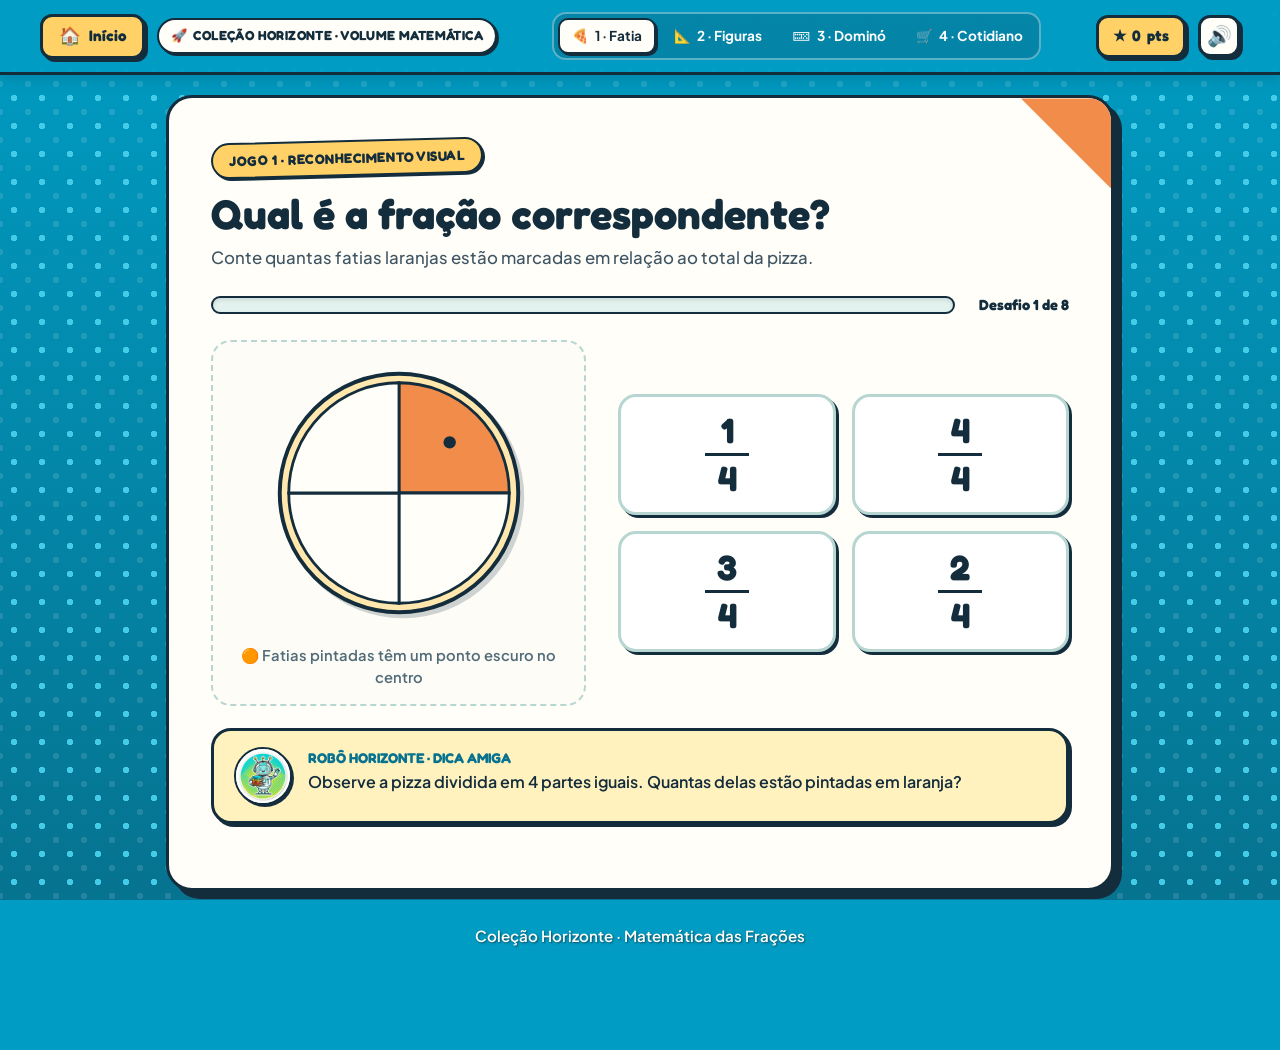
==== jogo_a.html @ 4d38975a "Add files via upload" ====
<!DOCTYPE html>
<html lang="pt-BR">
<head>
  <meta charset="UTF-8">
  <meta name="viewport" content="width=device-width, initial-scale=1">
  <title>Jogo 1 · Fatia do Saber — Coleção Horizonte</title>
  <link rel="stylesheet" href="shared.css">
  <style>
    .game-container {
      max-width: 980px;
      margin: 20px auto 40px;
      padding: 0 16px;
    }

    .workspace-a {
      display: grid;
      grid-template-columns: minmax(280px, 1fr) 1.2fr;
      align-items: center;
      gap: 32px;
      margin: 20px 0;
    }

    .pizza-visual-box {
      text-align: center;
      padding: 16px;
      background: #fdfcf7;
      border: 2px dashed #b7d6d1;
      border-radius: 20px;
    }

    .pizza-visual-box svg {
      width: 100%;
      max-width: 270px;
      filter: drop-shadow(4px 4px 0 #142d3d33);
      transition: transform 0.3s ease;
    }

    .options-grid-a {
      display: grid;
      grid-template-columns: repeat(2, 1fr);
      gap: 16px;
    }

    .btn-fraction-option {
      min-height: 108px;
      display: flex;
      flex-direction: column;
      align-items: center;
      justify-content: center;
      padding: 16px;
      background: var(--horizon-card);
      border: 3px solid #b7d6d1;
      border-radius: 18px;
      cursor: pointer;
      box-shadow: 3px 3px 0 var(--horizon-ink);
      transition: transform 0.15s ease, box-shadow 0.15s ease, background 0.15s ease, border-color 0.15s ease;
    }

    .btn-fraction-option:hover:not(:disabled) {
      transform: translate(-3px, -3px);
      box-shadow: 6px 6px 0 var(--horizon-ink);
      background: var(--horizon-yellow-light);
      border-color: var(--horizon-ink);
    }

    .btn-fraction-option:disabled {
      cursor: default;
    }

    .btn-fraction-option.correct {
      border-color: var(--horizon-green);
      background: var(--horizon-green-light);
      box-shadow: 4px 4px 0 var(--horizon-green);
      animation: comicPop 0.4s ease;
    }

    .btn-fraction-option.wrong {
      border-color: var(--horizon-red);
      background: var(--horizon-red-light);
      animation: comicShake 0.4s ease;
    }

    .fraction-display {
      display: inline-flex;
      flex-direction: column;
      align-items: center;
      font-family: var(--font-heading);
      font-size: 2.2rem;
      font-weight: 700;
      line-height: 1;
      color: var(--horizon-ink);
    }

    .fraction-numerator {
      min-width: 44px;
      text-align: center;
      padding-bottom: 5px;
      border-bottom: 3px solid currentColor;
    }

    .fraction-denominator {
      padding-top: 5px;
      text-align: center;
    }

    .legend-helper {
      margin-top: 10px;
      font-size: 0.92rem;
      font-weight: 600;
      color: #516b79;
    }

    @media (max-width: 720px) {
      .workspace-a {
        grid-template-columns: 1fr;
        gap: 20px;
      }
      .options-grid-a {
        grid-template-columns: 1fr;
      }
      .btn-fraction-option {
        min-height: 84px;
      }
    }
  </style>
</head>
<body>

  <main class="game-container">
    <section class="comic-board" id="game-section">
      <div class="comic-board-header">
        <span class="comic-badge-pill">Jogo 1 · Reconhecimento Visual</span>
        <h1 class="comic-game-title" id="question-title">Qual é a fração correspondente?</h1>
        <p class="comic-instruction">Conte quantas fatias laranjas estão marcadas em relação ao total da pizza.</p>
      </div>

      <!-- Barra de Progresso do Jogo -->
      <div class="comic-progress-container">
        <div class="comic-progress-track">
          <div class="comic-progress-fill" id="progress-bar" style="width: 0%;"></div>
        </div>
        <div class="comic-progress-label" id="round-indicator">Desafio 1 de 8</div>
      </div>

      <!-- Área de Jogo Interativa -->
      <div class="workspace-a">
        <div class="pizza-visual-box">
          <svg id="pizza-svg" viewBox="0 0 240 240" role="img" aria-label="Pizza de frações"></svg>
          <div class="legend-helper">🟠 Fatias pintadas têm um ponto escuro no centro</div>
        </div>

        <div>
          <div class="options-grid-a" id="options-container" role="group" aria-label="Opções de Frações"></div>
        </div>
      </div>

      <!-- Mascote com Dicas e Feedback Falado -->
      <div class="mascot-feedback-box" id="mascot-box">
        <div class="mascot-avatar-frame">
          <img src="assets/robot_avatar.jpg" alt="Robô Horizonte" class="mascot-avatar-img">
        </div>
        <div class="mascot-speech-content">
          <div class="mascot-speech-name">Robô Horizonte · Dica Amiga</div>
          <div class="mascot-speech-text" id="mascot-speech">
            O número de cima (numerador) representa as fatias coloridas. O de baixo (denominador) é o total de fatias!
          </div>
        </div>
      </div>

      <!-- Botão de Próximo Desafio -->
      <button type="button" class="btn-comic-primary" id="btn-next" style="display: none; margin-top: 16px;">
        Próximo Desafio →
      </button>
    </section>

    <!-- Tela de Conclusão / Vitória -->
    <section class="comic-board comic-finish-card" id="finish-section" style="display: none;">
      <div class="finish-mascot-row">
        <div class="finish-mascot-avatar">
          <img src="assets/robot_avatar.jpg" alt="Robô">
        </div>
        <div class="finish-mascot-avatar">
          <img src="assets/explorer_avatar.jpg" alt="Exploradora">
        </div>
      </div>
      <h2 class="finish-title">Incrível! Jornada Concluída!</h2>
      <p style="font-size: 1.15rem; color: #3f5564; max-width: 600px; margin: 0 auto 16px;">
        Você dominou a leitura de fatias e agora entende como frações representam partes de um inteiro!
      </p>
      <div class="finish-score-badge" id="finish-score-text">
        ★ Total Conquistado: 80 pontos
      </div>
      <div class="finish-buttons-group">
        <button type="button" class="btn-comic-primary" id="btn-restart">Jogar Novamente ↻</button>
        <a href="jogo_b.html" class="btn-comic-secondary" style="width: 100%;">Avançar para o Jogo 2: Figuras →</a>
      </div>
    </section>

    <footer class="horizonte-footer">
      Coleção Horizonte · Matemática das Frações
    </footer>
  </main>

  <script src="shared.js"></script>
  <script>
    const TOTAL_ROUNDS = 8;
    let round = 0;
    let score = 0;
    let numerator = 0;
    let denominator = 4;
    let solved = false;
    let previous = "";

    // Inicializa a barra de navegação com ID 'a'
    HorizonteNav.init({ activeGame: 'a' });

    function shuffle(items) {
      const arr = [...items];
      for (let i = arr.length - 1; i > 0; i--) {
        const j = Math.floor(Math.random() * (i + 1));
        [arr[i], arr[j]] = [arr[j], arr[i]];
      }
      return arr;
    }

    function createSvgElement(tag, attrs) {
      const el = document.createElementNS("http://www.w3.org/2000/svg", tag);
      for (const [k, v] of Object.entries(attrs)) {
        el.setAttribute(k, v);
      }
      return el;
    }

    function drawPizza() {
      const svg = document.getElementById("pizza-svg");
      svg.innerHTML = "";
      svg.setAttribute(
        "aria-label",
        `Pizza dividida em ${denominator} fatias iguais, com ${numerator} partes coloridas.`
      );

      // Fundo circular
      svg.appendChild(createSvgElement("circle", {
        cx: 120, cy: 120, r: 106,
        fill: "#ffe7ad",
        stroke: "#142d3d",
        "stroke-width": "3.5"
      }));

      const radius = 98;
      const cx = 120;
      const cy = 120;

      for (let i = 0; i < denominator; i++) {
        const start = (i / denominator) * Math.PI * 2 - Math.PI / 2;
        const end = ((i + 1) / denominator) * Math.PI * 2 - Math.PI / 2;
        const middle = (start + end) / 2;

        const x1 = cx + radius * Math.cos(start);
        const y1 = cy + radius * Math.sin(start);
        const x2 = cx + radius * Math.cos(end);
        const y2 = cy + radius * Math.sin(end);

        const isPainted = i < numerator;
        const fillColor = isPainted ? "#f28c4b" : "#fffef8";

        const path = createSvgElement("path", {
          d: `M ${cx} ${cy} L ${x1} ${y1} A ${radius} ${radius} 0 0 1 ${x2} ${y2} Z`,
          fill: fillColor,
          stroke: "#142d3d",
          "stroke-width": "2.5"
        });
        svg.appendChild(path);

        if (isPainted) {
          const dotRadius = radius * 0.65;
          const dotX = cx + dotRadius * Math.cos(middle);
          const dotY = cy + dotRadius * Math.sin(middle);
          const dot = createSvgElement("circle", {
            cx: dotX,
            cy: dotY,
            r: 5.5,
            fill: "#142d3d"
          });
          svg.appendChild(dot);
        }
      }
    }

    function loadRound() {
      solved = false;
      document.getElementById("btn-next").style.display = "none";

      // Aumenta a dificuldade gradualmente: 4, 6 e 8 fatias
      denominator = round < 3 ? 4 : round < 6 ? 6 : 8;

      let key;
      do {
        numerator = 1 + Math.floor(Math.random() * (denominator - 1));
        key = `${numerator}/${denominator}`;
      } while (key === previous);
      previous = key;

      // Atualiza progresso e textos
      const pct = (round / TOTAL_ROUNDS) * 100;
      document.getElementById("progress-bar").style.width = `${pct}%`;
      document.getElementById("round-indicator").textContent = `Desafio ${round + 1} de ${TOTAL_ROUNDS}`;

      const mascotBox = document.getElementById("mascot-box");
      mascotBox.className = "mascot-feedback-box";
      document.getElementById("mascot-speech").textContent =
        `Observe a pizza dividida em ${denominator} partes iguais. Quantas delas estão pintadas em laranja?`;

      drawPizza();

      // Gera opções seguras e sem repetição
      const distractors = [];
      for (let n = 1; n <= denominator; n++) {
        if (n !== numerator) distractors.push(n);
      }

      const choices = shuffle([
        numerator,
        ...shuffle(distractors).slice(0, 3)
      ]);

      const container = document.getElementById("options-container");
      container.innerHTML = "";

      choices.forEach(val => {
        const btn = document.createElement("button");
        btn.type = "button";
        btn.className = "btn-fraction-option";
        btn.setAttribute("aria-label", `${val} sobre ${denominator}`);
        btn.innerHTML = `
          <div class="fraction-display">
            <span class="fraction-numerator">${val}</span>
            <span class="fraction-denominator">${denominator}</span>
          </div>
        `;

        btn.addEventListener("click", () => handleAnswer(val, btn));
        container.appendChild(btn);
      });
    }

    function handleAnswer(value, btn) {
      if (solved) return;

      const mascotBox = document.getElementById("mascot-box");
      const speech = document.getElementById("mascot-speech");

      if (value === numerator) {
        solved = true;
        score += 10;
        HorizonteNav.updateScore(score);
        HorizonteAudio.playCorrect();

        btn.classList.add("correct");
        mascotBox.className = "mascot-feedback-box correct";
        speech.innerHTML = `<strong>Sensacional!</strong> Exatamente ${numerator}/${denominator}. Há ${numerator} fatias coloridas de um total de ${denominator}!`;

        document.querySelectorAll(".btn-fraction-option").forEach(b => b.disabled = true);

        const btnNext = document.getElementById("btn-next");
        btnNext.textContent = (round === TOTAL_ROUNDS - 1) ? "Concluir Desafio ★" : "Próximo Desafio →";
        btnNext.style.display = "inline-flex";
        btnNext.focus();
      } else {
        HorizonteAudio.playWrong();
        btn.classList.remove("wrong");
        void btn.offsetWidth;
        btn.classList.add("wrong");
        mascotBox.className = "mascot-feedback-box wrong";
        speech.textContent = `Ainda não! A pizza tem ${denominator} fatias ao todo. Conte com cuidado as partes coloridas em laranja!`;
      }
    }

    document.getElementById("btn-next").addEventListener("click", () => {
      HorizonteAudio.playClick();
      round++;
      if (round >= TOTAL_ROUNDS) {
        showFinish();
      } else {
        loadRound();
      }
    });

    function showFinish() {
      document.getElementById("game-section").style.display = "none";
      document.getElementById("finish-section").style.display = "block";
      document.getElementById("finish-score-text").textContent = `★ Total Conquistado: ${score} pontos!`;
      HorizonteAudio.playFanfare();
      HorizonteFX.celebrate();
    }

    document.getElementById("btn-restart").addEventListener("click", () => {
      HorizonteAudio.playClick();
      round = 0;
      score = 0;
      previous = "";
      HorizonteNav.updateScore(score);
      document.getElementById("finish-section").style.display = "none";
      document.getElementById("game-section").style.display = "block";
      loadRound();
    });

    // Inicia a primeira rodada
    loadRound();
  </script>
</body>
</html>
---- shared.css ----
/* ============================================================
   COLEÇÃO HORIZONTE · SISTEMA DE DESIGN & UI AVANÇADA
   Inspirado na capa Horizonte: Ciano, Nanquim, Halftone e Pop-Art
   ============================================================ */

@import url('https://fonts.googleapis.com/css2?family=Fredoka:wght@400;600;700&family=Plus+Jakarta+Sans:wght@500;700;800&family=Bungee&display=swap');

:root {
  --horizon-cyan: #009cc3;
  --horizon-cyan-light: #44cbe8;
  --horizon-cyan-dark: #06728f;
  --horizon-cyan-deep: #07475c;
  --horizon-ink: #142d3d;
  --horizon-ink-rgb: 20, 45, 61;
  --horizon-paper: #fffef8;
  --horizon-card: #ffffff;
  --horizon-yellow: #ffd166;
  --horizon-yellow-light: #fff2bf;
  --horizon-orange: #f28c4b;
  --horizon-orange-light: #ffe5d0;
  --horizon-green: #2a9d8f;
  --horizon-green-light: #daf0ec;
  --horizon-red: #e63946;
  --horizon-red-light: #ffe0e3;
  --horizon-border: 3px solid var(--horizon-ink);
  --horizon-shadow: 5px 5px 0 var(--horizon-ink);
  --horizon-shadow-lg: 8px 8px 0 var(--horizon-ink);
  --horizon-shadow-sm: 3px 3px 0 var(--horizon-ink);
  --font-display: 'Bungee', cursive, sans-serif;
  --font-heading: 'Fredoka', cursive, sans-serif;
  --font-body: 'Plus Jakarta Sans', system-ui, sans-serif;
}

* {
  box-sizing: border-box;
  margin: 0;
  padding: 0;
}

body {
  min-height: 100vh;
  color: var(--horizon-ink);
  font-family: var(--font-body);
  background-color: var(--horizon-cyan);
  /* Padrão Halftone pontilhado inspirado na capa dos quadrinhos Horizonte */
  background-image:
    radial-gradient(var(--horizon-cyan-light) 15%, transparent 16%),
    radial-gradient(rgba(255, 255, 255, 0.12) 15%, transparent 16%),
    linear-gradient(180deg, rgba(0, 156, 195, 0.95) 0%, rgba(6, 114, 143, 0.98) 100%);
  background-size: 28px 28px, 28px 28px, 100% 100%;
  background-position: 0 0, 14px 14px, 0 0;
  background-attachment: fixed;
  line-height: 1.5;
  padding-bottom: 50px;
}

/* ============================================================
   BARRA DE NAVEGAÇÃO SUPERIOR (HUD) - UNIFICADA EM TODOS OS JOGOS
   ============================================================ */
.horizonte-nav-wrapper {
  position: sticky;
  top: 0;
  z-index: 1000;
  padding: 12px 16px;
  background: rgba(0, 156, 195, 0.88);
  backdrop-filter: blur(10px);
  -webkit-backdrop-filter: blur(10px);
  border-bottom: 3px solid var(--horizon-ink);
  box-shadow: 0 4px 12px rgba(20, 45, 61, 0.18);
}

.horizonte-nav {
  max-width: 1200px;
  margin: 0 auto;
  display: flex;
  align-items: center;
  justify-content: space-between;
  gap: 12px;
  flex-wrap: wrap;
}

.nav-left-group {
  display: flex;
  align-items: center;
  gap: 12px;
  flex-wrap: wrap;
}

/* Botão Voltar ao Início com visual Neo-Brutalist Comic */
.btn-nav-home {
  display: inline-flex;
  align-items: center;
  gap: 8px;
  padding: 8px 16px;
  background: var(--horizon-yellow);
  color: var(--horizon-ink);
  font-family: var(--font-heading);
  font-weight: 700;
  font-size: 0.95rem;
  text-decoration: none;
  border: var(--horizon-border);
  border-radius: 12px;
  box-shadow: var(--horizon-shadow-sm);
  cursor: pointer;
  transition: transform 0.15s ease, box-shadow 0.15s ease, background-color 0.15s ease;
  user-select: none;
}

.btn-nav-home:hover {
  transform: translate(-2px, -2px);
  box-shadow: 5px 5px 0 var(--horizon-ink);
  background: #ffe07a;
}

.btn-nav-home:active {
  transform: translate(2px, 2px);
  box-shadow: 1px 1px 0 var(--horizon-ink);
}

.nav-brand-tag {
  display: inline-flex;
  align-items: center;
  gap: 6px;
  padding: 6px 12px;
  background: var(--horizon-paper);
  border: 2px solid var(--horizon-ink);
  border-radius: 999px;
  font-family: var(--font-heading);
  font-weight: 700;
  font-size: 0.82rem;
  letter-spacing: 0.03em;
  text-transform: uppercase;
  color: var(--horizon-ink);
  box-shadow: 2px 2px 0 var(--horizon-ink);
}

/* Seletor rápido de jogos no menu */
.nav-games-switcher {
  display: flex;
  align-items: center;
  gap: 6px;
  background: rgba(20, 45, 61, 0.2);
  padding: 4px;
  border-radius: 14px;
  border: 2px solid rgba(255, 255, 255, 0.35);
}

.nav-game-link {
  display: inline-flex;
  align-items: center;
  gap: 6px;
  padding: 6px 12px;
  border-radius: 10px;
  font-size: 0.85rem;
  font-weight: 700;
  text-decoration: none;
  color: #ffffff;
  transition: all 0.18s ease;
}

.nav-game-link:hover {
  background: rgba(255, 255, 255, 0.25);
  transform: translateY(-1px);
}

.nav-game-link.active {
  background: var(--horizon-paper);
  color: var(--horizon-ink);
  border: 2px solid var(--horizon-ink);
  box-shadow: 2px 2px 0 var(--horizon-ink);
}

.nav-right-group {
  display: flex;
  align-items: center;
  gap: 12px;
}

/* Placar de Pontos e Sequência */
.nav-stat-pill {
  display: inline-flex;
  align-items: center;
  gap: 6px;
  padding: 7px 14px;
  background: var(--horizon-paper);
  border: var(--horizon-border);
  border-radius: 12px;
  box-shadow: var(--horizon-shadow-sm);
  font-family: var(--font-heading);
  font-weight: 700;
  font-size: 0.95rem;
  color: var(--horizon-ink);
}

.nav-stat-pill.stars {
  background: var(--horizon-yellow);
}

.nav-stat-pill.streak {
  background: var(--horizon-orange);
  color: #fff;
}

/* Botão de Som */
.btn-sound-toggle {
  width: 42px;
  height: 42px;
  display: inline-flex;
  align-items: center;
  justify-content: center;
  background: var(--horizon-paper);
  border: var(--horizon-border);
  border-radius: 12px;
  box-shadow: var(--horizon-shadow-sm);
  cursor: pointer;
  font-size: 1.25rem;
  transition: transform 0.15s ease, box-shadow 0.15s ease;
}

.btn-sound-toggle:hover {
  transform: translate(-2px, -2px);
  box-shadow: 5px 5px 0 var(--horizon-ink);
}

.btn-sound-toggle:active {
  transform: translate(2px, 2px);
  box-shadow: 1px 1px 0 var(--horizon-ink);
}

/* ============================================================
   HERO / BANNER CAPA HORIZONTE
   ============================================================ */
.horizonte-hero {
  position: relative;
  max-width: 1040px;
  margin: 24px auto 28px;
  padding: 0 16px;
  text-align: center;
}

.hero-art-container {
  position: relative;
  border: var(--horizon-border);
  border-radius: 24px;
  overflow: hidden;
  box-shadow: var(--horizon-shadow-lg);
  background: #fff;
  margin-bottom: 24px;
  max-height: 380px;
}

.hero-art-image {
  width: 100%;
  height: 100%;
  object-fit: cover;
  display: block;
}

.hero-burst-badge {
  position: absolute;
  top: 18px;
  left: 50%;
  transform: translateX(-50%) rotate(-3deg);
  background: var(--horizon-yellow);
  border: 3px solid var(--horizon-ink);
  padding: 8px 24px;
  border-radius: 999px;
  box-shadow: 4px 4px 0 var(--horizon-ink);
  font-family: var(--font-heading);
  font-weight: 700;
  font-size: 0.95rem;
  color: var(--horizon-ink);
  text-transform: uppercase;
  letter-spacing: 0.05em;
  z-index: 5;
}

.hero-title-main {
  font-family: var(--font-heading);
  font-size: clamp(2.5rem, 7vw, 5.2rem);
  font-weight: 800;
  color: var(--horizon-paper);
  text-shadow:
    4px 4px 0 var(--horizon-ink),
    -2px -2px 0 var(--horizon-ink),
    2px -2px 0 var(--horizon-ink),
    -2px 2px 0 var(--horizon-ink),
    6px 6px 0 rgba(0, 0, 0, 0.4);
  letter-spacing: 0.02em;
  line-height: 1;
  margin: 10px 0;
  text-transform: uppercase;
}

.hero-subtitle {
  max-width: 640px;
  margin: 10px auto 0;
  font-size: 1.15rem;
  color: var(--horizon-paper);
  font-weight: 700;
  text-shadow: 1px 1px 3px rgba(20, 45, 61, 0.8);
}

/* ============================================================
   CONTAINER / BOARD DO JOGO ESTILO HQ
   ============================================================ */
.comic-board {
  position: relative;
  max-width: 1040px;
  margin: 0 auto;
  padding: clamp(22px, 5vw, 42px);
  background: var(--horizon-paper);
  border: var(--horizon-border);
  border-radius: 26px;
  box-shadow: var(--horizon-shadow-lg);
  overflow: hidden;
}

/* Tarja diagonal decorativa de gibi no canto */
.comic-board::before {
  content: "";
  position: absolute;
  top: 0;
  right: 0;
  width: 90px;
  height: 90px;
  background: var(--horizon-orange);
  clip-path: polygon(100% 0, 100% 100%, 0 0);
  z-index: 1;
  pointer-events: none;
}

.comic-board-header {
  position: relative;
  z-index: 2;
  margin-bottom: 24px;
}

.comic-badge-pill {
  display: inline-block;
  padding: 6px 16px;
  background: var(--horizon-yellow);
  color: var(--horizon-ink);
  font-family: var(--font-heading);
  font-weight: 700;
  font-size: 0.85rem;
  text-transform: uppercase;
  letter-spacing: 0.04em;
  border: 2px solid var(--horizon-ink);
  border-radius: 999px;
  box-shadow: 2px 2px 0 var(--horizon-ink);
  transform: rotate(-1.5deg);
  margin-bottom: 12px;
}

.comic-game-title {
  font-family: var(--font-heading);
  font-size: clamp(1.8rem, 4vw, 2.6rem);
  font-weight: 700;
  color: var(--horizon-ink);
  line-height: 1.2;
}

.comic-instruction {
  font-size: 1.05rem;
  color: #3f5564;
  margin-top: 6px;
  font-weight: 500;
}

/* Barra de Progresso Estilizada */
.comic-progress-container {
  display: flex;
  align-items: center;
  gap: 14px;
  margin: 18px 0 24px;
}

.comic-progress-track {
  flex: 1;
  height: 18px;
  background: #e2f2ef;
  border: 2px solid var(--horizon-ink);
  border-radius: 999px;
  overflow: hidden;
  box-shadow: inset 0 2px 4px rgba(0, 0, 0, 0.1);
  position: relative;
}

.comic-progress-fill {
  height: 100%;
  background: linear-gradient(90deg, var(--horizon-yellow), var(--horizon-orange));
  border-radius: 999px;
  transition: width 0.4s cubic-bezier(0.34, 1.56, 0.64, 1);
}

.comic-progress-label {
  font-family: var(--font-heading);
  font-weight: 700;
  font-size: 0.92rem;
  color: var(--horizon-ink);
  min-width: 100px;
  text-align: right;
}

/* ============================================================
   MASCOTE HORIZONTE (ROBÔ & EXPLORADORA) - FEEDBACK E DICAS
   ============================================================ */
.mascot-feedback-box {
  display: flex;
  align-items: flex-start;
  gap: 16px;
  padding: 16px 20px;
  border: 3px solid var(--horizon-ink);
  border-radius: 20px;
  background: var(--horizon-yellow-light);
  box-shadow: var(--horizon-shadow-sm);
  margin: 22px 0;
  position: relative;
  transition: background-color 0.25s ease, border-color 0.25s ease;
}

.mascot-feedback-box.correct {
  background: var(--horizon-green-light);
  border-color: var(--horizon-green);
}

.mascot-feedback-box.wrong {
  background: var(--horizon-red-light);
  border-color: var(--horizon-red);
}

.mascot-avatar-frame {
  width: 58px;
  height: 58px;
  min-width: 58px;
  border-radius: 50%;
  border: 2px solid var(--horizon-ink);
  background: #fff;
  overflow: hidden;
  box-shadow: 2px 2px 0 var(--horizon-ink);
}

.mascot-avatar-img {
  width: 100%;
  height: 100%;
  object-fit: cover;
  display: block;
}

.mascot-speech-content {
  flex: 1;
}

.mascot-speech-name {
  font-family: var(--font-heading);
  font-weight: 700;
  font-size: 0.88rem;
  text-transform: uppercase;
  color: var(--horizon-cyan-dark);
  margin-bottom: 2px;
}

.mascot-speech-text {
  font-size: 1rem;
  font-weight: 600;
  line-height: 1.45;
  color: var(--horizon-ink);
}

/* ============================================================
   BOTÕES E COMPONENTES INTERATIVOS
   ============================================================ */
.btn-comic-primary {
  display: inline-flex;
  align-items: center;
  justify-content: center;
  gap: 10px;
  width: 100%;
  padding: 16px 28px;
  background: var(--horizon-cyan-dark);
  color: #ffffff;
  font-family: var(--font-heading);
  font-size: 1.15rem;
  font-weight: 700;
  border: var(--horizon-border);
  border-radius: 16px;
  box-shadow: var(--horizon-shadow);
  cursor: pointer;
  text-decoration: none;
  transition: transform 0.15s ease, box-shadow 0.15s ease, background-color 0.15s ease;
  user-select: none;
}

.btn-comic-primary:hover {
  transform: translate(-3px, -3px);
  box-shadow: 8px 8px 0 var(--horizon-ink);
  background: var(--horizon-cyan);
}

.btn-comic-primary:active {
  transform: translate(2px, 2px);
  box-shadow: 2px 2px 0 var(--horizon-ink);
}

.btn-comic-secondary {
  display: inline-flex;
  align-items: center;
  justify-content: center;
  gap: 8px;
  padding: 12px 20px;
  background: var(--horizon-paper);
  color: var(--horizon-ink);
  font-family: var(--font-heading);
  font-size: 1rem;
  font-weight: 700;
  border: var(--horizon-border);
  border-radius: 14px;
  box-shadow: var(--horizon-shadow-sm);
  cursor: pointer;
  text-decoration: none;
  transition: transform 0.15s ease, box-shadow 0.15s ease;
}

.btn-comic-secondary:hover {
  transform: translate(-2px, -2px);
  box-shadow: 5px 5px 0 var(--horizon-ink);
  background: var(--horizon-yellow-light);
}

/* Animações e Feedback */
@keyframes comicPop {
  0% { transform: scale(0.92); opacity: 0; }
  50% { transform: scale(1.04); }
  100% { transform: scale(1); opacity: 1; }
}

@keyframes comicShake {
  0%, 100% { transform: translateX(0); }
  20%, 60% { transform: translateX(-6px); }
  40%, 80% { transform: translateX(6px); }
}

@keyframes comicBounce {
  0%, 100% { transform: translateY(0); }
  50% { transform: translateY(-8px); }
}

.animate-pop {
  animation: comicPop 0.35s cubic-bezier(0.34, 1.56, 0.64, 1) forwards;
}

.animate-shake {
  animation: comicShake 0.4s ease forwards;
}

/* ============================================================
   TELA DE CONQUISTA / FINAL DO JOGO
   ============================================================ */
.comic-finish-card {
  text-align: center;
  padding: 30px 20px;
  animation: comicPop 0.5s cubic-bezier(0.34, 1.56, 0.64, 1) forwards;
}

.finish-mascot-row {
  display: flex;
  justify-content: center;
  gap: 20px;
  margin-bottom: 20px;
}

.finish-mascot-avatar {
  width: 96px;
  height: 96px;
  border-radius: 50%;
  border: 3px solid var(--horizon-ink);
  overflow: hidden;
  box-shadow: 4px 4px 0 var(--horizon-ink);
  animation: comicBounce 2s ease infinite;
}

.finish-mascot-avatar:nth-child(2) {
  animation-delay: 0.3s;
}

.finish-mascot-avatar img {
  width: 100%;
  height: 100%;
  object-fit: cover;
}

.finish-title {
  font-family: var(--font-heading);
  font-size: clamp(2rem, 5vw, 3rem);
  font-weight: 700;
  color: var(--horizon-ink);
  margin-bottom: 12px;
}

.finish-score-badge {
  display: inline-flex;
  align-items: center;
  gap: 8px;
  padding: 10px 24px;
  background: var(--horizon-yellow);
  border: var(--horizon-border);
  border-radius: 999px;
  box-shadow: var(--horizon-shadow);
  font-family: var(--font-heading);
  font-size: 1.35rem;
  font-weight: 700;
  margin: 16px 0 24px;
}

.finish-buttons-group {
  display: flex;
  gap: 14px;
  justify-content: center;
  flex-wrap: wrap;
  max-width: 500px;
  margin: 0 auto;
}

/* ============================================================
   CONFETES / CELEBRAÇÃO
   ============================================================ */
.comic-confetti-canvas {
  position: fixed;
  top: 0;
  left: 0;
  width: 100vw;
  height: 100vh;
  pointer-events: none;
  z-index: 9999;
}

/* ============================================================
   RODAPÉ
   ============================================================ */
.horizonte-footer {
  text-align: center;
  padding: 34px 16px 12px;
  color: var(--horizon-paper);
  font-weight: 600;
  font-size: 0.95rem;
  text-shadow: 1px 1px 2px rgba(20, 45, 61, 0.7);
}

.horizonte-footer a {
  color: var(--horizon-yellow);
  text-decoration: underline;
}

/* Responsividade Mobile */
@media (max-width: 768px) {
  .horizonte-nav {
    flex-direction: column;
    align-items: stretch;
  }
  .nav-left-group, .nav-right-group {
    justify-content: space-between;
    width: 100%;
  }
  .nav-games-switcher {
    order: 3;
    width: 100%;
    justify-content: space-around;
    overflow-x: auto;
  }
  .nav-game-link span {
    display: none;
  }
}
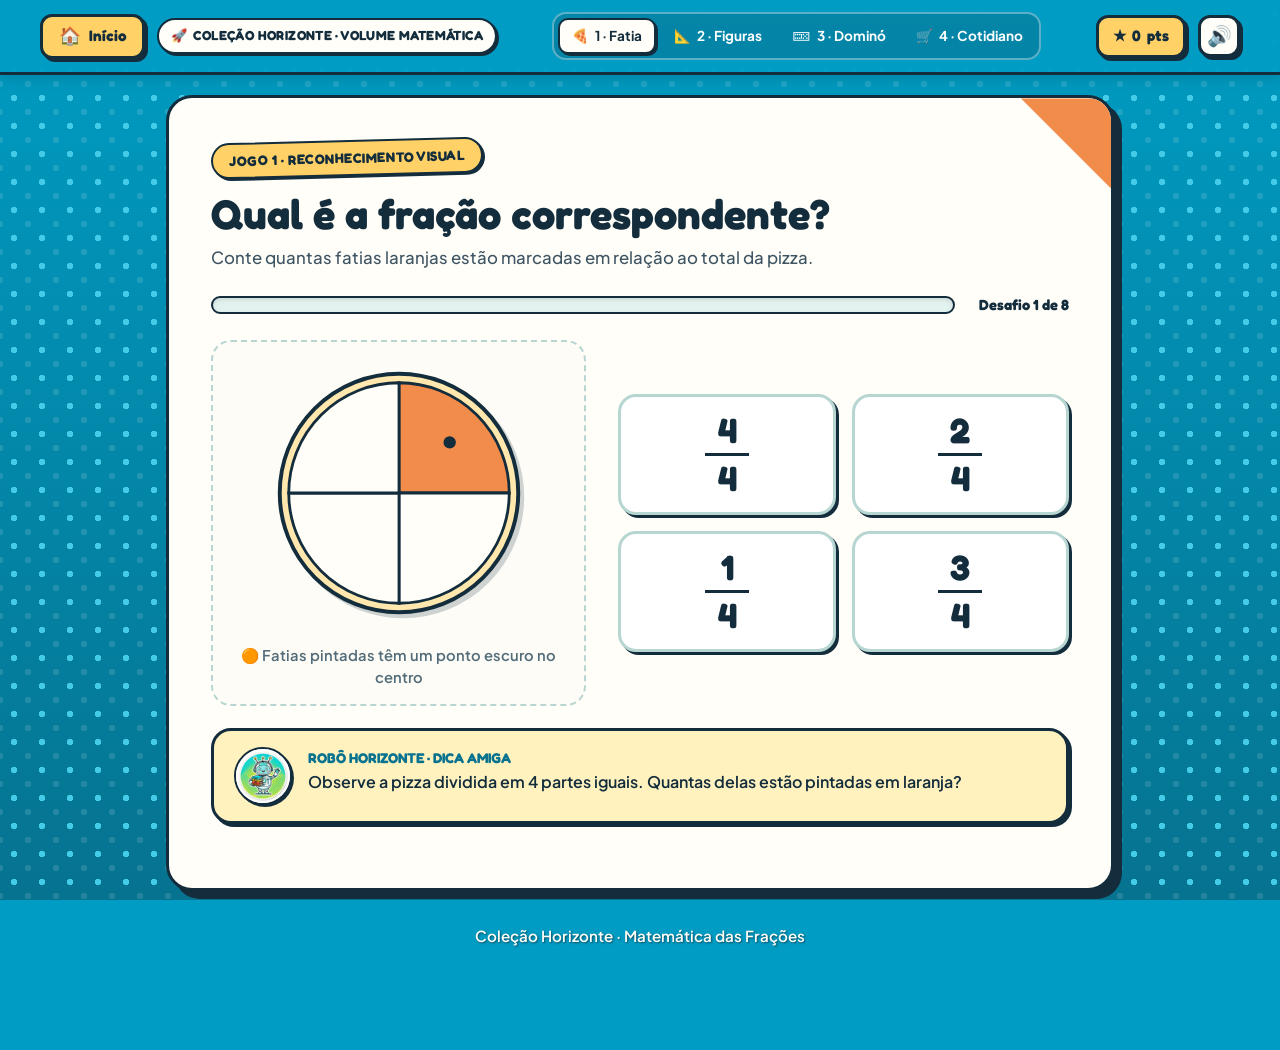
==== commit 034e5893: "add contador" ====
--- a/jogo_a.html
+++ b/jogo_a.html
@@ -408,5 +408,7 @@
     // Inicia a primeira rodada
     loadRound();
   </script>
+  <script data-goatcounter="https://pmacedo1983.goatcounter.com/count"
+          async src="//gc.zgo.at/count.js"></script>
 </body>
 </html>
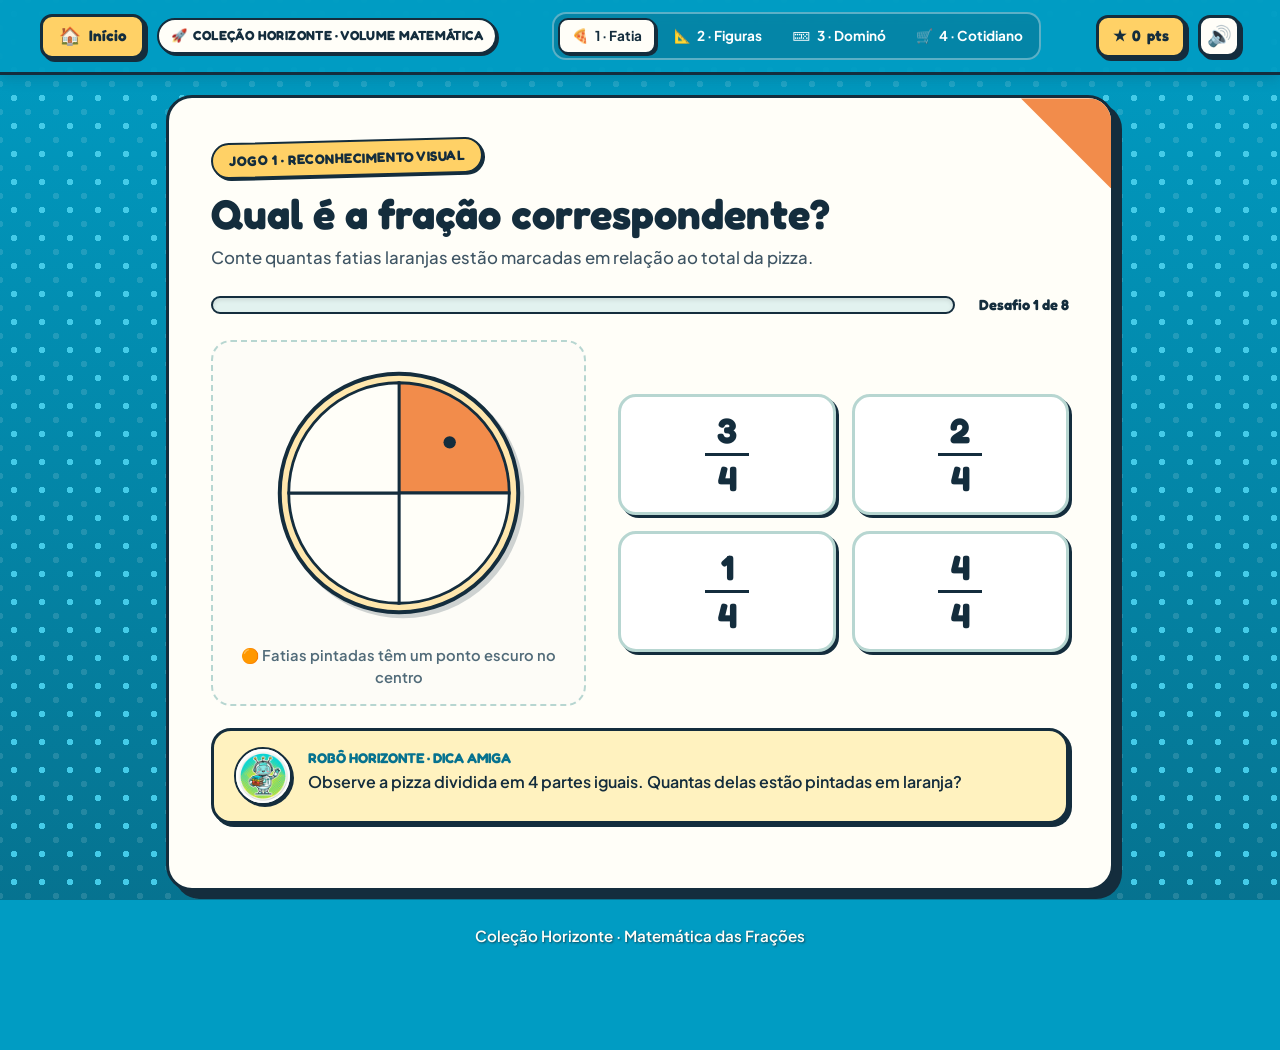
==== commit cde43522: "Instala coleta de tempo e acertos nos quatro jogos" ====
--- a/jogo_a.html
+++ b/jogo_a.html
@@ -201,6 +201,7 @@
     </footer>
   </main>
 
+  <script src="tutor-tracker.js"></script>
   <script src="shared.js"></script>
   <script>
     const TOTAL_ROUNDS = 8;
@@ -288,6 +289,7 @@
     }
 
     function loadRound() {
+      window.TutorActivity?.begin(round + 1);
       solved = false;
       document.getElementById("btn-next").style.display = "none";
 
@@ -346,6 +348,7 @@
 
     function handleAnswer(value, btn) {
       if (solved) return;
+      window.TutorActivity?.answer(value === numerator);
 
       const mascotBox = document.getElementById("mascot-box");
       const speech = document.getElementById("mascot-speech");
@@ -411,4 +414,4 @@
   <script data-goatcounter="https://pmacedo1983.goatcounter.com/count"
           async src="//gc.zgo.at/count.js"></script>
 </body>
-</html>+</html>
